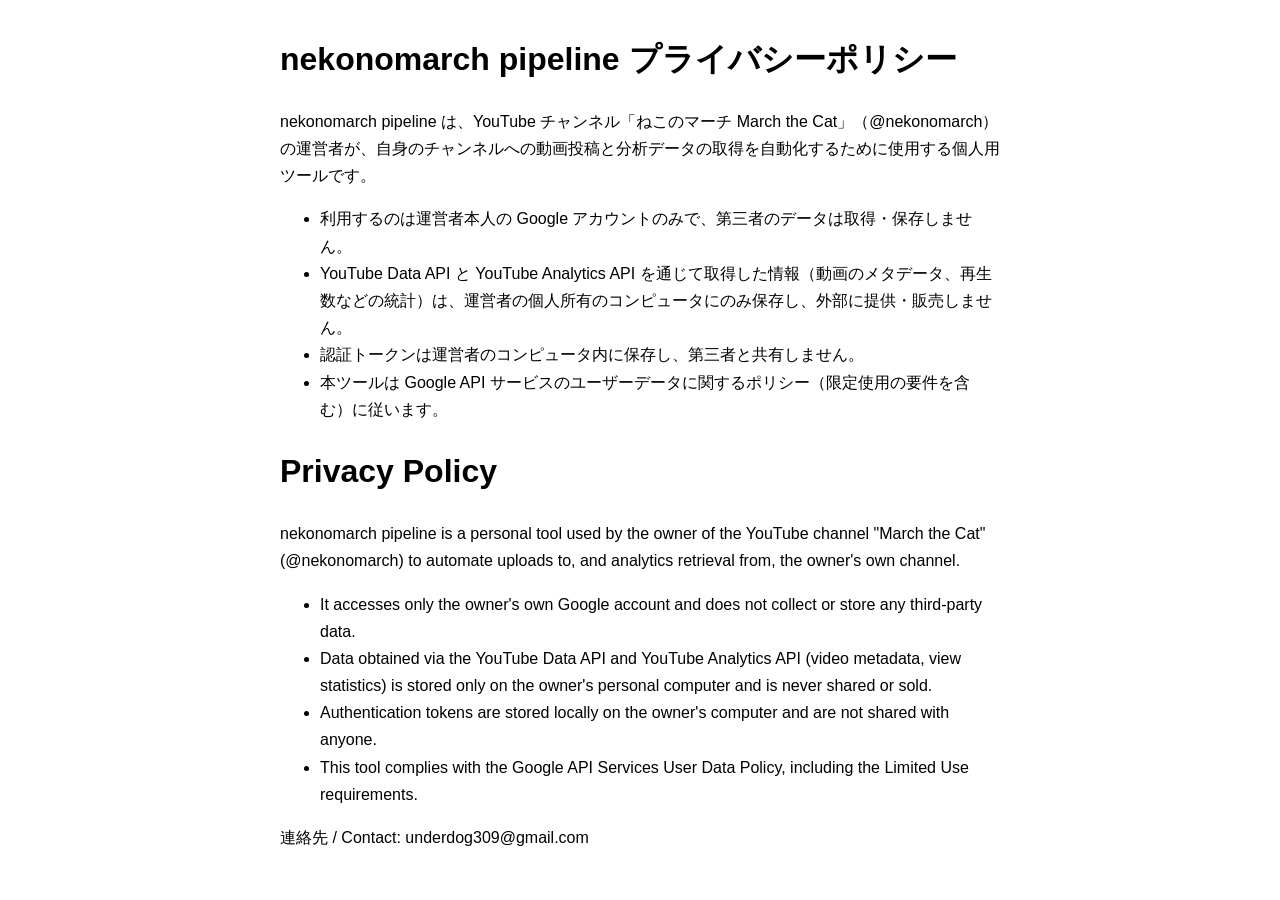
==== nekonomarch-privacy.html @ 56ba066c "Add privacy policy for nekonomarch pipeline" ====
<!DOCTYPE html>
<html lang="ja">
<head>
<meta charset="utf-8">
<meta name="viewport" content="width=device-width, initial-scale=1">
<title>nekonomarch pipeline プライバシーポリシー / Privacy Policy</title>
<style>body{font-family:sans-serif;max-width:720px;margin:2em auto;padding:0 1em;line-height:1.7}</style>
</head>
<body>
<h1>nekonomarch pipeline プライバシーポリシー</h1>
<p>nekonomarch pipeline は、YouTube チャンネル「ねこのマーチ March the Cat」（@nekonomarch）の運営者が、自身のチャンネルへの動画投稿と分析データの取得を自動化するために使用する個人用ツールです。</p>
<ul>
<li>利用するのは運営者本人の Google アカウントのみで、第三者のデータは取得・保存しません。</li>
<li>YouTube Data API と YouTube Analytics API を通じて取得した情報（動画のメタデータ、再生数などの統計）は、運営者の個人所有のコンピュータにのみ保存し、外部に提供・販売しません。</li>
<li>認証トークンは運営者のコンピュータ内に保存し、第三者と共有しません。</li>
<li>本ツールは Google API サービスのユーザーデータに関するポリシー（限定使用の要件を含む）に従います。</li>
</ul>
<h1>Privacy Policy</h1>
<p>nekonomarch pipeline is a personal tool used by the owner of the YouTube channel "March the Cat" (@nekonomarch) to automate uploads to, and analytics retrieval from, the owner's own channel.</p>
<ul>
<li>It accesses only the owner's own Google account and does not collect or store any third-party data.</li>
<li>Data obtained via the YouTube Data API and YouTube Analytics API (video metadata, view statistics) is stored only on the owner's personal computer and is never shared or sold.</li>
<li>Authentication tokens are stored locally on the owner's computer and are not shared with anyone.</li>
<li>This tool complies with the Google API Services User Data Policy, including the Limited Use requirements.</li>
</ul>
<p>連絡先 / Contact: underdog309@gmail.com</p>
</body>
</html>
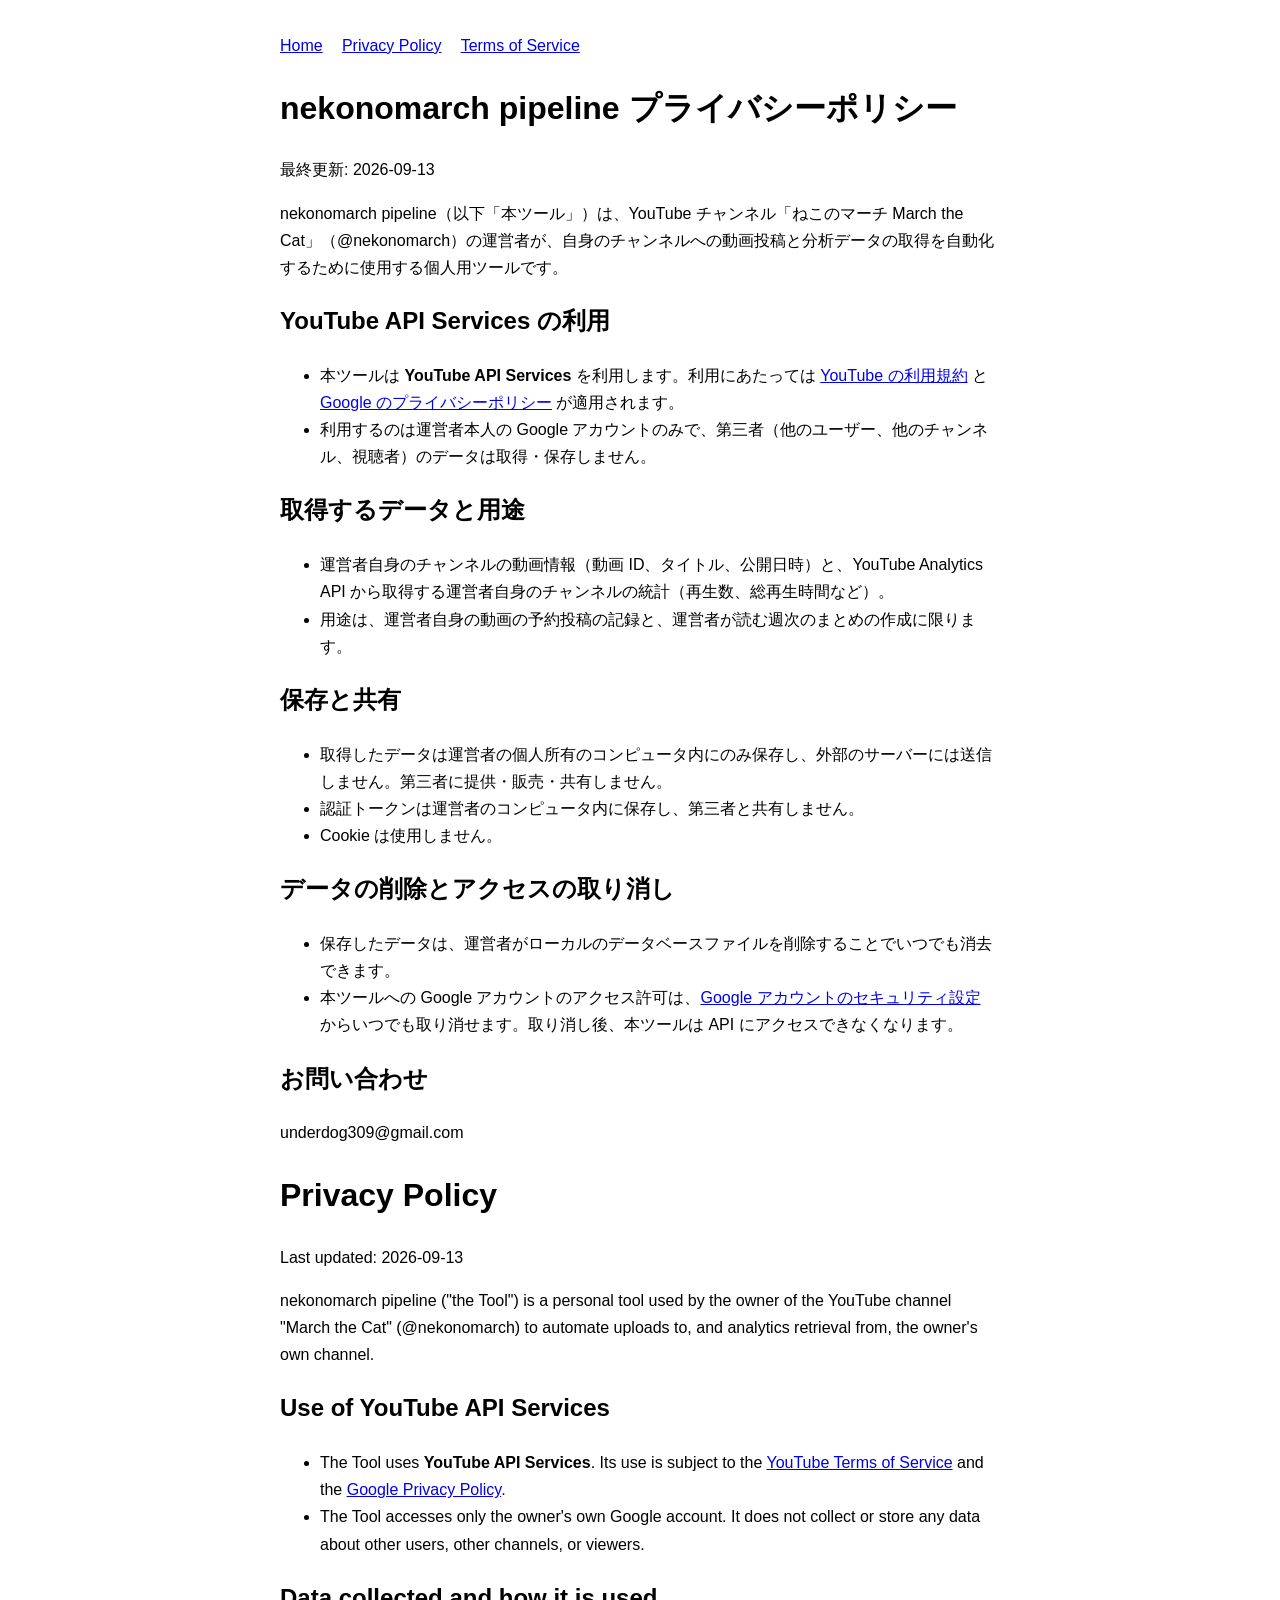
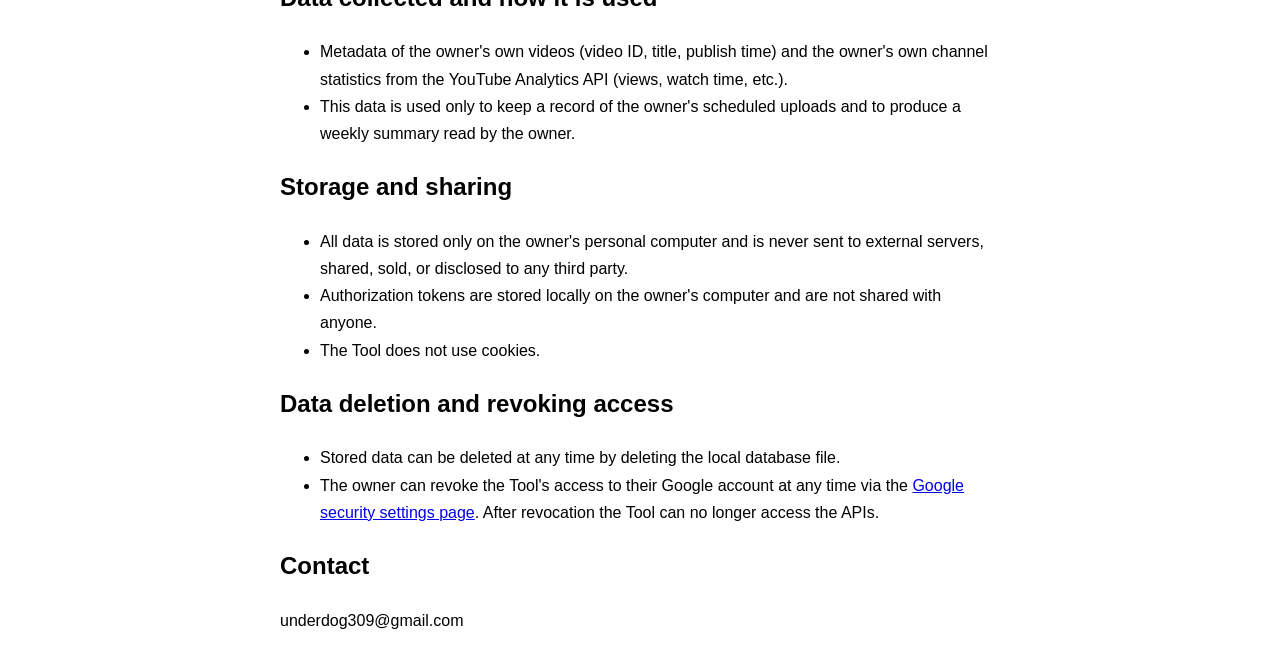
==== commit 4bdbdb5e: "nekonomarch pipeline: home page, terms of service, expanded privacy policy (YouTube API Services, re" ====
--- a/nekonomarch-privacy.html
+++ b/nekonomarch-privacy.html
@@ -4,25 +4,62 @@
 <meta charset="utf-8">
 <meta name="viewport" content="width=device-width, initial-scale=1">
 <title>nekonomarch pipeline プライバシーポリシー / Privacy Policy</title>
-<style>body{font-family:sans-serif;max-width:720px;margin:2em auto;padding:0 1em;line-height:1.7}</style>
+<style>body{font-family:sans-serif;max-width:720px;margin:2em auto;padding:0 1em;line-height:1.7}nav a{margin-right:1.2em}</style>
 </head>
 <body>
+<nav><a href="nekonomarch.html">Home</a><a href="nekonomarch-privacy.html">Privacy Policy</a><a href="nekonomarch-terms.html">Terms of Service</a></nav>
 <h1>nekonomarch pipeline プライバシーポリシー</h1>
-<p>nekonomarch pipeline は、YouTube チャンネル「ねこのマーチ March the Cat」（@nekonomarch）の運営者が、自身のチャンネルへの動画投稿と分析データの取得を自動化するために使用する個人用ツールです。</p>
+<p>最終更新: 2026-09-13</p>
+<p>nekonomarch pipeline（以下「本ツール」）は、YouTube チャンネル「ねこのマーチ March the Cat」（@nekonomarch）の運営者が、自身のチャンネルへの動画投稿と分析データの取得を自動化するために使用する個人用ツールです。</p>
+<h2>YouTube API Services の利用</h2>
 <ul>
-<li>利用するのは運営者本人の Google アカウントのみで、第三者のデータは取得・保存しません。</li>
-<li>YouTube Data API と YouTube Analytics API を通じて取得した情報（動画のメタデータ、再生数などの統計）は、運営者の個人所有のコンピュータにのみ保存し、外部に提供・販売しません。</li>
+<li>本ツールは <strong>YouTube API Services</strong> を利用します。利用にあたっては <a href="https://www.youtube.com/t/terms">YouTube の利用規約</a> と <a href="https://policies.google.com/privacy">Google のプライバシーポリシー</a> が適用されます。</li>
+<li>利用するのは運営者本人の Google アカウントのみで、第三者（他のユーザー、他のチャンネル、視聴者）のデータは取得・保存しません。</li>
+</ul>
+<h2>取得するデータと用途</h2>
+<ul>
+<li>運営者自身のチャンネルの動画情報（動画 ID、タイトル、公開日時）と、YouTube Analytics API から取得する運営者自身のチャンネルの統計（再生数、総再生時間など）。</li>
+<li>用途は、運営者自身の動画の予約投稿の記録と、運営者が読む週次のまとめの作成に限ります。</li>
+</ul>
+<h2>保存と共有</h2>
+<ul>
+<li>取得したデータは運営者の個人所有のコンピュータ内にのみ保存し、外部のサーバーには送信しません。第三者に提供・販売・共有しません。</li>
 <li>認証トークンは運営者のコンピュータ内に保存し、第三者と共有しません。</li>
-<li>本ツールは Google API サービスのユーザーデータに関するポリシー（限定使用の要件を含む）に従います。</li>
+<li>Cookie は使用しません。</li>
 </ul>
+<h2>データの削除とアクセスの取り消し</h2>
+<ul>
+<li>保存したデータは、運営者がローカルのデータベースファイルを削除することでいつでも消去できます。</li>
+<li>本ツールへの Google アカウントのアクセス許可は、<a href="https://security.google.com/settings/security/permissions">Google アカウントのセキュリティ設定</a> からいつでも取り消せます。取り消し後、本ツールは API にアクセスできなくなります。</li>
+</ul>
+<h2>お問い合わせ</h2>
+<p>underdog309@gmail.com</p>
+
 <h1>Privacy Policy</h1>
-<p>nekonomarch pipeline is a personal tool used by the owner of the YouTube channel "March the Cat" (@nekonomarch) to automate uploads to, and analytics retrieval from, the owner's own channel.</p>
+<p>Last updated: 2026-09-13</p>
+<p>nekonomarch pipeline ("the Tool") is a personal tool used by the owner of the YouTube channel "March the Cat" (@nekonomarch) to automate uploads to, and analytics retrieval from, the owner's own channel.</p>
+<h2>Use of YouTube API Services</h2>
 <ul>
-<li>It accesses only the owner's own Google account and does not collect or store any third-party data.</li>
-<li>Data obtained via the YouTube Data API and YouTube Analytics API (video metadata, view statistics) is stored only on the owner's personal computer and is never shared or sold.</li>
-<li>Authentication tokens are stored locally on the owner's computer and are not shared with anyone.</li>
-<li>This tool complies with the Google API Services User Data Policy, including the Limited Use requirements.</li>
+<li>The Tool uses <strong>YouTube API Services</strong>. Its use is subject to the <a href="https://www.youtube.com/t/terms">YouTube Terms of Service</a> and the <a href="https://policies.google.com/privacy">Google Privacy Policy</a>.</li>
+<li>The Tool accesses only the owner's own Google account. It does not collect or store any data about other users, other channels, or viewers.</li>
 </ul>
-<p>連絡先 / Contact: underdog309@gmail.com</p>
+<h2>Data collected and how it is used</h2>
+<ul>
+<li>Metadata of the owner's own videos (video ID, title, publish time) and the owner's own channel statistics from the YouTube Analytics API (views, watch time, etc.).</li>
+<li>This data is used only to keep a record of the owner's scheduled uploads and to produce a weekly summary read by the owner.</li>
+</ul>
+<h2>Storage and sharing</h2>
+<ul>
+<li>All data is stored only on the owner's personal computer and is never sent to external servers, shared, sold, or disclosed to any third party.</li>
+<li>Authorization tokens are stored locally on the owner's computer and are not shared with anyone.</li>
+<li>The Tool does not use cookies.</li>
+</ul>
+<h2>Data deletion and revoking access</h2>
+<ul>
+<li>Stored data can be deleted at any time by deleting the local database file.</li>
+<li>The owner can revoke the Tool's access to their Google account at any time via the <a href="https://security.google.com/settings/security/permissions">Google security settings page</a>. After revocation the Tool can no longer access the APIs.</li>
+</ul>
+<h2>Contact</h2>
+<p>underdog309@gmail.com</p>
 </body>
 </html>
